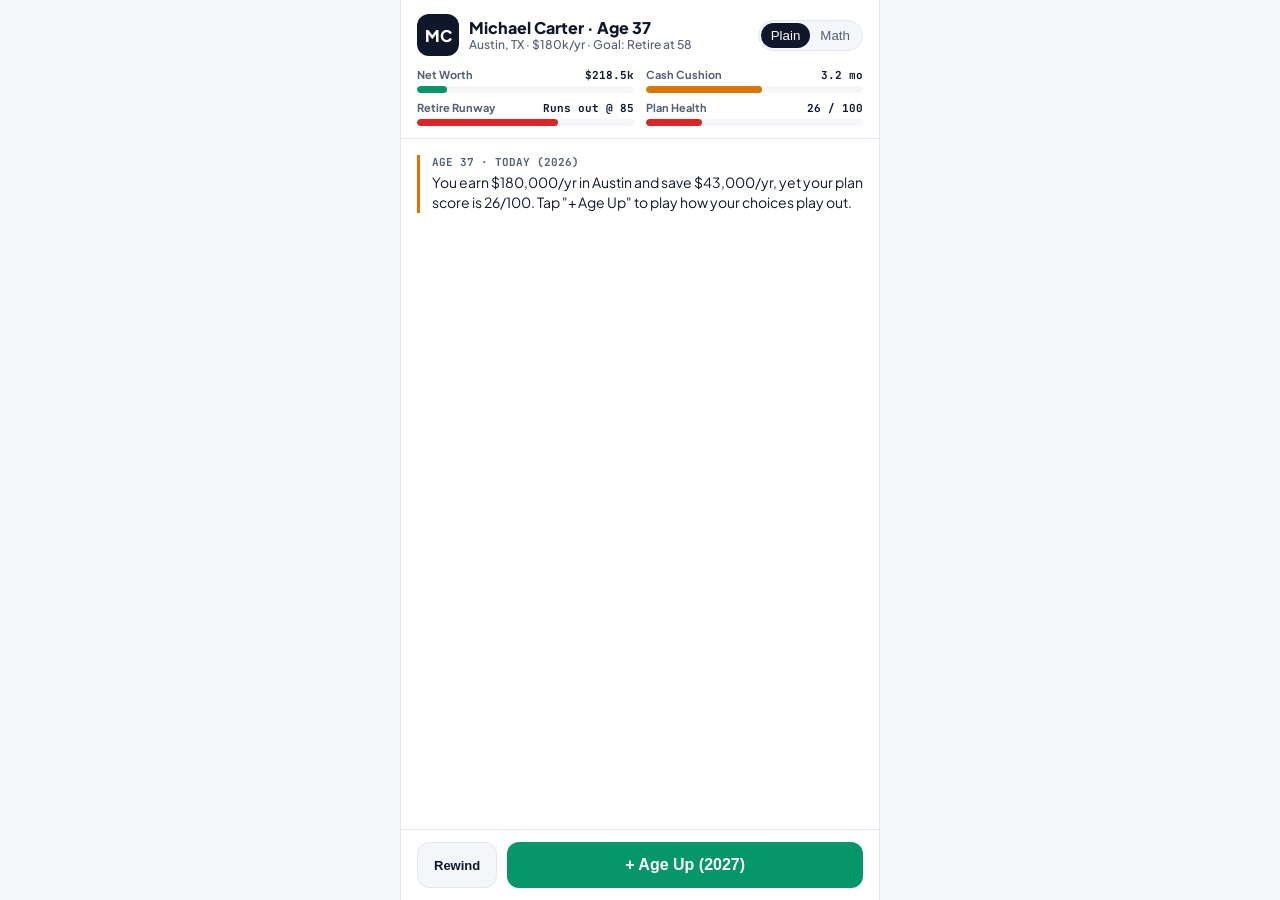
==== demo-bitlife/index.html @ 9051c86f "docs(bitlife): documentar propuesta Living Timeline y micro-demo inicial" ====
<!DOCTYPE html>
<html lang="en">
<head>
  <meta charset="UTF-8" />
  <meta name="viewport" content="width=device-width, initial-scale=1.0" />
  <title>Sherpas Life — Play Your Plan (Michael Carter Demo)</title>
  <link rel="preconnect" href="https://fonts.googleapis.com">
  <link rel="preconnect" href="https://fonts.gstatic.com" crossorigin>
  <link href="https://fonts.googleapis.com/css2?family=JetBrains+Mono:wght@500;700&family=Plus+Jakarta+Sans:wght@400;500;600;700;800&display=swap" rel="stylesheet">
  <style>
    :root {
      --bg: #F4F6F9;
      --surface: #FFFFFF;
      --ink: #0F172A;
      --muted: #526075;
      --line: #E2E8F0;
      --emerald: #059669;
      --emerald-dark: #047857;
      --emerald-soft: #ECFDF5;
      --amber: #D97706;
      --amber-soft: #FFFBEB;
      --crimson: #DC2626;
      --crimson-soft: #FEF2F2;
    }

    * { box-sizing: border-box; margin: 0; padding: 0; }

    body {
      font-family: 'Plus Jakarta Sans', -apple-system, BlinkMacSystemFont, sans-serif;
      background: var(--bg);
      color: var(--ink);
      min-height: 100dvh;
      display: flex;
      justify-content: center;
    }

    .phone-frame {
      width: 100%;
      max-width: 480px;
      min-height: 100dvh;
      background: var(--surface);
      display: flex;
      flex-direction: column;
      border-left: 1px solid var(--line);
      border-right: 1px solid var(--line);
    }

    /* Top HUD */
    .hud {
      position: sticky;
      top: 0;
      z-index: 20;
      background: var(--surface);
      border-bottom: 1px solid var(--line);
      padding: 14px 16px 12px;
    }

    .hud-top {
      display: flex;
      align-items: center;
      justify-content: space-between;
      gap: 10px;
      margin-bottom: 12px;
    }

    .identity {
      display: flex;
      align-items: center;
      gap: 10px;
    }

    .avatar {
      width: 42px;
      height: 42px;
      border-radius: 12px;
      background: var(--ink);
      color: #fff;
      font-weight: 800;
      font-size: 16px;
      display: grid;
      place-items: center;
      flex-shrink: 0;
    }

    .name { font-size: 16px; font-weight: 800; line-height: 1.2; }
    .sub { font-size: 12px; color: var(--muted); font-weight: 500; }

    .lens-toggle {
      display: flex;
      background: var(--bg);
      border: 1px solid var(--line);
      border-radius: 999px;
      padding: 2px;
      font-size: 11px;
      font-weight: 700;
    }

    .lens-btn {
      border: none;
      background: transparent;
      color: var(--muted);
      padding: 5px 10px;
      border-radius: 999px;
      cursor: pointer;
      transition: background .15s, color .15s;
    }

    .lens-btn.active {
      background: var(--ink);
      color: #fff;
    }

    /* 4 Life Bars */
    .bars {
      display: grid;
      grid-template-columns: 1fr 1fr;
      gap: 8px 12px;
    }

    .bar-item { display: flex; flex-direction: column; gap: 4px; }
    .bar-head {
      display: flex;
      justify-content: space-between;
      font-size: 11px;
      font-weight: 700;
      color: var(--muted);
    }
    .bar-val {
      font-family: 'JetBrains Mono', monospace;
      color: var(--ink);
      font-variant-numeric: tabular-nums;
    }
    .track {
      height: 7px;
      background: var(--bg);
      border-radius: 999px;
      overflow: hidden;
    }
    .fill {
      height: 100%;
      border-radius: 999px;
      transition: width .35s ease, background .25s ease;
    }

    /* Life Feed */
    .feed {
      flex: 1;
      padding: 16px;
      display: flex;
      flex-direction: column;
      gap: 12px;
      overflow-y: auto;
      padding-bottom: 110px;
    }

    .year-entry {
      border-left: 3px solid var(--line);
      padding-left: 12px;
      animation: popIn .22s ease-out;
    }
    .year-entry.good { border-left-color: var(--emerald); }
    .year-entry.warn { border-left-color: var(--amber); }
    .year-entry.crit { border-left-color: var(--crimson); }

    @keyframes popIn {
      from { opacity: 0; transform: translateY(6px); }
      to { opacity: 1; transform: translateY(0); }
    }

    .year-tag {
      font-family: 'JetBrains Mono', monospace;
      font-size: 11px;
      font-weight: 700;
      color: var(--muted);
      margin-bottom: 3px;
    }

    .year-text {
      font-size: 14px;
      line-height: 1.45;
      color: var(--ink);
    }

    .math-note {
      margin-top: 6px;
      padding: 7px 10px;
      background: var(--bg);
      border-radius: 8px;
      font-family: 'JetBrains Mono', monospace;
      font-size: 11.5px;
      color: var(--muted);
      display: none;
    }
    body.advisor-mode .math-note { display: block; }

    /* Interactive Decision Card */
    .decision-card {
      background: var(--surface);
      border: 2px solid var(--ink);
      border-radius: 14px;
      padding: 14px;
      margin-top: 4px;
      animation: popIn .25s ease-out;
    }

    .decision-title {
      font-size: 15px;
      font-weight: 800;
      margin-bottom: 6px;
    }

    .decision-desc {
      font-size: 13.5px;
      color: var(--muted);
      line-height: 1.45;
      margin-bottom: 12px;
    }

    .choices {
      display: flex;
      flex-direction: column;
      gap: 8px;
    }

    .choice-btn {
      text-align: left;
      background: var(--bg);
      border: 1.5px solid var(--line);
      border-radius: 10px;
      padding: 10px 12px;
      cursor: pointer;
      transition: border-color .15s, background .15s;
    }
    .choice-btn:hover {
      border-color: var(--ink);
      background: #EDF2F7;
    }
    .choice-label { font-size: 13.5px; font-weight: 700; color: var(--ink); display: block; }
    .choice-hint { font-size: 12px; color: var(--muted); margin-top: 2px; display: block; }

    /* Quest / Day 3-30 Card */
    .quest-card {
      background: var(--emerald-soft);
      border: 1.5px solid var(--emerald);
      border-radius: 14px;
      padding: 14px;
    }
    .quest-card h3 { font-size: 15px; font-weight: 800; color: var(--emerald-dark); margin-bottom: 6px; }
    .quest-card p { font-size: 13px; line-height: 1.45; color: var(--ink); margin-bottom: 10px; }
    .checkin-pills {
      display: flex;
      gap: 6px;
      flex-wrap: wrap;
    }
    .pill {
      font-size: 11px;
      font-weight: 700;
      background: #fff;
      border: 1px solid #A7F3D0;
      color: var(--emerald-dark);
      padding: 4px 8px;
      border-radius: 999px;
    }

    /* Bottom Controls */
    .controls {
      position: fixed;
      bottom: 0;
      width: 100%;
      max-width: 478px;
      background: var(--surface);
      border-top: 1px solid var(--line);
      padding: 12px 16px;
      display: flex;
      gap: 10px;
      z-index: 20;
    }

    .age-btn {
      flex: 1;
      background: var(--emerald);
      color: #fff;
      border: none;
      border-radius: 12px;
      padding: 14px;
      font-size: 16px;
      font-weight: 800;
      cursor: pointer;
      transition: background .15s, transform .1s;
    }
    .age-btn:hover:not(:disabled) { background: var(--emerald-dark); }
    .age-btn:active:not(:disabled) { transform: scale(0.98); }
    .age-btn:disabled { background: #CBD5E1; color: #64748B; cursor: not-allowed; }

    .reset-btn {
      background: var(--bg);
      color: var(--ink);
      border: 1px solid var(--line);
      border-radius: 12px;
      padding: 0 16px;
      font-size: 13px;
      font-weight: 700;
      cursor: pointer;
    }
    .reset-btn:hover { background: #E2E8F0; }
  </style>
</head>
<body>
  <main class="phone-frame">
    <header class="hud">
      <div class="hud-top">
        <div class="identity">
          <div class="avatar">MC</div>
          <div>
            <div class="name">Michael Carter <span id="hud-age">· Age 37</span></div>
            <div class="sub">Austin, TX · $180k/yr · Goal: Retire at 58</div>
          </div>
        </div>
        <div class="lens-toggle" role="group" aria-label="Explanation depth">
          <button class="lens-btn active" id="btn-plain" onclick="setLens(false)">Plain</button>
          <button class="lens-btn" id="btn-advisor" onclick="setLens(true)">Math</button>
        </div>
      </div>

      <div class="bars">
        <div class="bar-item">
          <div class="bar-head"><span>Net Worth</span><span class="bar-val" id="val-nw">$218.5k</span></div>
          <div class="track"><div class="fill" id="bar-nw" style="width:22%;background:var(--emerald)"></div></div>
        </div>
        <div class="bar-item">
          <div class="bar-head"><span>Cash Cushion</span><span class="bar-val" id="val-cash">3.2 mo</span></div>
          <div class="track"><div class="fill" id="bar-cash" style="width:53%;background:var(--amber)"></div></div>
        </div>
        <div class="bar-item">
          <div class="bar-head"><span>Retire Runway</span><span class="bar-val" id="val-retire">Runs out @ 85</span></div>
          <div class="track"><div class="fill" id="bar-retire" style="width:60%;background:var(--amber)"></div></div>
        </div>
        <div class="bar-item">
          <div class="bar-head"><span>Plan Health</span><span class="bar-val" id="val-score">26 / 100</span></div>
          <div class="track"><div class="fill" id="bar-score" style="width:26%;background:var(--crimson)"></div></div>
        </div>
      </div>
    </header>

    <section class="feed" id="feed"></section>

    <footer class="controls">
      <button class="reset-btn" onclick="resetGame()">Rewind</button>
      <button class="age-btn" id="age-btn" onclick="ageUp()">+ Age Up (2027)</button>
    </footer>
  </main>

  <script>
    let state;
    const feedEl = document.getElementById('feed');
    const ageBtn = document.getElementById('age-btn');

    function setLens(advisor) {
      document.body.classList.toggle('advisor-mode', advisor);
      document.getElementById('btn-plain').classList.toggle('active', !advisor);
      document.getElementById('btn-advisor').classList.toggle('active', advisor);
    }

    function updateHUD() {
      document.getElementById('hud-age').textContent = `· Age ${state.age}`;
      document.getElementById('val-nw').textContent = state.nw >= 1000 ? `$${(state.nw/1000).toFixed(2)}M` : `$${state.nw.toFixed(1)}k`;
      document.getElementById('bar-nw').style.width = `${Math.min(100, Math.max(5, (state.nw / 1600) * 100))}%`;

      document.getElementById('val-cash').textContent = `${state.cashMonths.toFixed(1)} mo`;
      const cashPct = Math.min(100, (state.cashMonths / 6) * 100);
      const cashBar = document.getElementById('bar-cash');
      cashBar.style.width = `${cashPct}%`;
      cashBar.style.background = state.cashMonths >= 5 ? 'var(--emerald)' : state.cashMonths >= 2 ? 'var(--amber)' : 'var(--crimson)';

      document.getElementById('val-retire').textContent = state.runsOutAt >= 91 ? 'Funded to 91' : `Runs out @ ${state.runsOutAt}`;
      const retBar = document.getElementById('bar-retire');
      retBar.style.width = `${state.runsOutAt >= 91 ? 100 : 65}%`;
      retBar.style.background = state.runsOutAt >= 91 ? 'var(--emerald)' : 'var(--crimson)';

      document.getElementById('val-score').textContent = `${state.score} / 100`;
      const scBar = document.getElementById('bar-score');
      scBar.style.width = `${state.score}%`;
      scBar.style.background = state.score >= 70 ? 'var(--emerald)' : state.score >= 45 ? 'var(--amber)' : 'var(--crimson)';
    }

    function addEntry(tag, text, math, tone = '') {
      const div = document.createElement('div');
      div.className = `year-entry ${tone}`;
      div.innerHTML = `
        <div class="year-tag">${tag}</div>
        <div class="year-text">${text}</div>
        ${math ? `<div class="math-note">${math}</div>` : ''}
      `;
      feedEl.appendChild(div);
      feedEl.scrollTop = feedEl.scrollHeight;
    }

    function showDecision(title, desc, options) {
      state.waitingChoice = true;
      ageBtn.disabled = true;
      ageBtn.textContent = 'Make a choice above';

      const card = document.createElement('div');
      card.className = 'decision-card';
      card.innerHTML = `<div class="decision-title">${title}</div><div class="decision-desc">${desc}</div><div class="choices"></div>`;
      const choicesEl = card.querySelector('.choices');

      options.forEach(opt => {
        const btn = document.createElement('button');
        btn.className = 'choice-btn';
        btn.innerHTML = `<span class="choice-label">${opt.label}</span><span class="choice-hint">${opt.hint}</span>`;
        btn.onclick = () => {
          card.remove();
          state.waitingChoice = false;
          ageBtn.disabled = false;
          opt.action();
          updateHUD();
        };
        choicesEl.appendChild(btn);
      });

      feedEl.appendChild(card);
      feedEl.scrollTop = feedEl.scrollHeight;
    }

    function showRealQuest() {
      const card = document.createElement('div');
      card.className = 'quest-card';
      card.innerHTML = `
        <h3>Real-Life Step 1 (3 min)</h3>
        <p>You just saw how one sequence changes your 50s and 80s. Your first real move today: <strong>pay off the $3,500 Amex (20% APR)</strong> from your $27,000 bank cash.</p>
        <div class="checkin-pills">
          <span class="pill">Day 3 Check-in: Card paid?</span>
          <span class="pill">Day 30: Boost 401(k) toward $24.5k</span>
        </div>
      `;
      feedEl.appendChild(card);
      feedEl.scrollTop = feedEl.scrollHeight;
    }

    function ageUp() {
      if (state.waitingChoice || state.done) return;
      state.step += 1;

      if (state.step === 1) {
        state.age = 38;
        state.year = 2027;
        showDecision(
          'January 2027 · The $550,000 Austin Home',
          'You have $30k accessible cash ($16.5k short of a 5-month reserve) and a $3,500 Amex at 20% APR. What do you do?',
          [
            {
              label: 'Buy the $550k house now (Current Plan)',
              hint: '$113,300 down + $9,464 closing costs · $3,015/mo mortgage (7%)',
              action: () => {
                state.boughtEarly = true;
                state.cashMonths = 0.0;
                state.nw = 228;
                addEntry(
                  'AGE 38 · 2027',
                  'You bought the house! Investable assets dropped from $178.7k to $81.2k and your cash reserve hit 0 months.',
                  'Mortgage $3,015/mo + $5,665/yr tax + $2,833/yr ins. Net cash flow: -$8,336/yr.',
                  'crit'
                );
                ageBtn.textContent = '+ Age Up (2028)';
              }
            },
            {
              label: 'Kill 20% Amex + max 401(k), delay house 2 yrs',
              hint: 'Save $1,800/yr in taxes + keep 5-month cash cushion intact',
              action: () => {
                state.boughtEarly = false;
                state.cashMonths = 5.4;
                state.nw = 272;
                state.score = 62;
                state.runsOutAt = 91;
                addEntry(
                  'AGE 38 · 2027',
                  'Smart sequence: you wiped out the $3,500 Amex (20% APR), captured full $24.5k 401(k) room, and kept renting at $2,800/mo.',
                  'Saved $700/yr interest + ~$1,800/yr tax shield. Cash reserve: 5.4 months.',
                  'good'
                );
                ageBtn.textContent = '+ Age Up (2028)';
              }
            }
          ]
        );
      } else if (state.step === 2) {
        state.age = 45;
        state.year = 2034;
        if (state.boughtEarly) {
          state.nw = 540;
          state.cashMonths = 2.1;
          addEntry(
            'AGE 45 · 2034',
            'Your income is strong, but tight cash flow and a $720k life-insurance gap keep your safety net fragile.',
            'Whole life cover: $180k vs $900k-$1.8M recommended. No $1M umbrella policy.',
            'warn'
          );
        } else {
          state.nw = 710;
          state.cashMonths = 6.0;
          state.score = 76;
          addEntry(
            'AGE 45 · 2034',
            'You bought your home with a full 6-month buffer and zero high-interest debt. Compounding is doing the heavy lifting.',
            'Savings rate >25% of $180k income; emergency reserve fully funded ($55.8k).',
            'good'
          );
        }
        ageBtn.textContent = '+ Age Up (Age 58 · Target Retire)';
      } else if (state.step === 3) {
        state.age = 58;
        state.year = 2047;
        if (state.boughtEarly) {
          state.nw = 1535;
          addEntry(
            'AGE 58 · RETIREMENT DAY',
            'You reached $1.54M net worth ($1.07M liquid) and retired at 58. Looks great—let’s see if it lasts.',
            'Social Security covers 34% of $89,649/yr need; portfolio draw is 5.6%/yr.',
            'warn'
          );
        } else {
          state.nw = 1980;
          state.score = 84;
          addEntry(
            'AGE 58 · RETIREMENT DAY',
            'You hit $1.98M net worth and retired at 58 with room to spare.',
            'Lower draw rate + zero consumer debt keeps portfolio resilient through age 91.',
            'good'
          );
        }
        ageBtn.textContent = '+ Age Up (See Ending)';
      } else if (state.step === 4) {
        state.done = true;
        if (state.boughtEarly) {
          state.age = 85;
          state.nw = 0;
          addEntry(
            'AGE 85 · SHORTFALL',
            'Your savings ran out 6 years before age 91, leaving $32,439 of planned spending unpaid. Rewind to 2027 to test another sequence.',
            'Plan shortfall at retirement: $1,177,586 in today’s dollars (+$20,231/yr needed).',
            'crit'
          );
        } else {
          state.age = 91;
          state.nw = 620;
          addEntry(
            'AGE 91 · PLAN COMPLETE',
            'You stayed funded all the way to 91 without giving up your retirement at 58.',
            'Sequence impact: fixing cash flow & high-APR debt early closed the $1.18M gap.',
            'good'
          );
        }
        ageBtn.disabled = true;
        ageBtn.textContent = 'Timeline Complete';
        showRealQuest();
      }
      updateHUD();
    }

    function resetGame() {
      state = {
        age: 37,
        year: 2026,
        nw: 218.5,
        cashMonths: 3.2,
        runsOutAt: 85,
        score: 26,
        step: 0,
        boughtEarly: true,
        waitingChoice: false,
        done: false
      };
      feedEl.innerHTML = '';
      ageBtn.disabled = false;
      ageBtn.textContent = '+ Age Up (2027)';
      addEntry(
        'AGE 37 · TODAY (2026)',
        'You earn $180,000/yr in Austin and save $43,000/yr, yet your plan score is 26/100. Tap "+ Age Up" to play how your choices play out.',
        'Assets $247k · Debts $28.5k (incl. $3.5k Amex @ 20%) · Cash $30k (3.2 mo).',
        'warn'
      );
      updateHUD();
    }

    resetGame();
  </script>
</body>
</html>
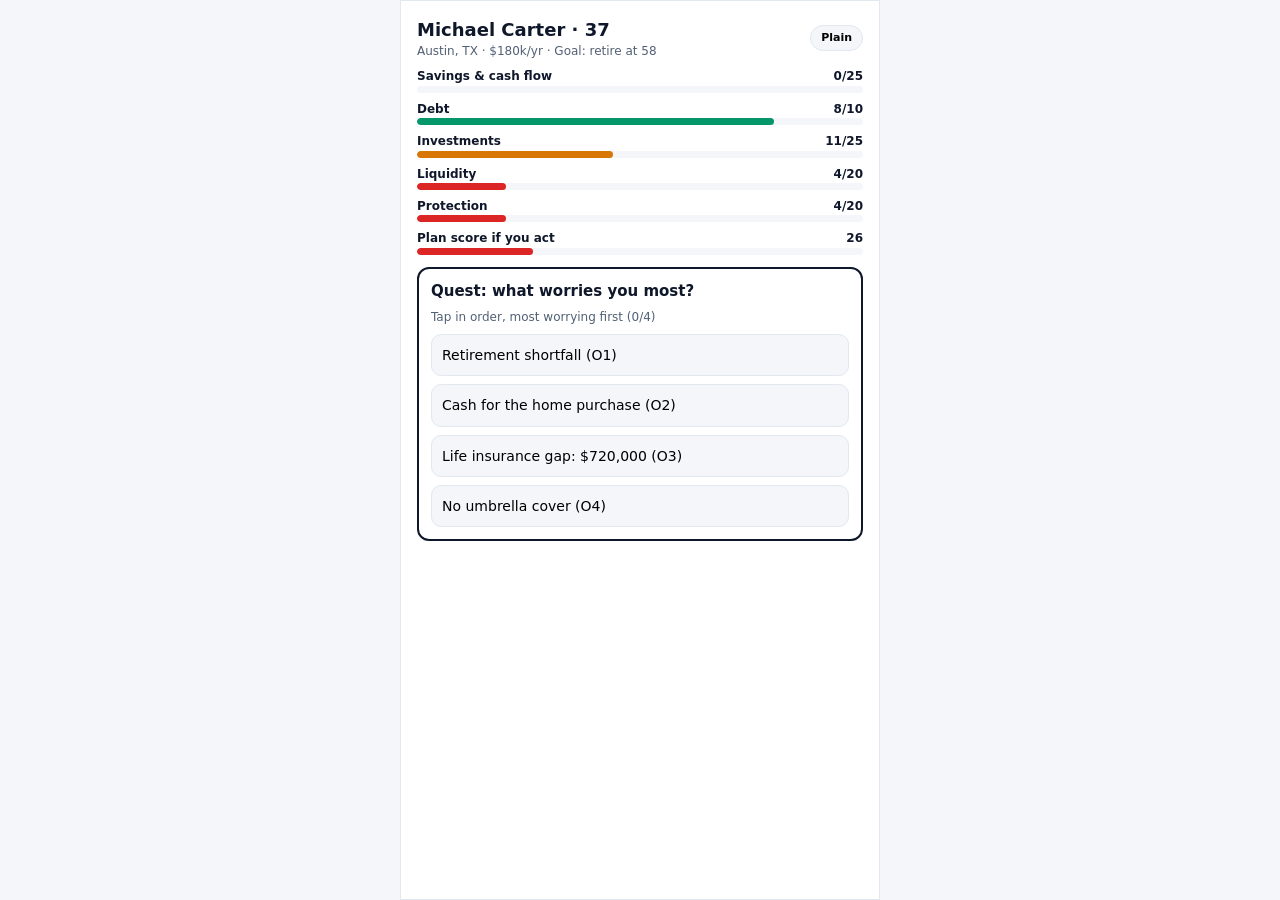
==== commit b1b678b9: "docs(bitlife): document simulated branching timeline, couples voting, and Run IRL with notifications" ====
--- a/demo-bitlife/index.html
+++ b/demo-bitlife/index.html
@@ -1,590 +1,102 @@
 <!DOCTYPE html>
-<html lang="en">
-<head>
-  <meta charset="UTF-8" />
-  <meta name="viewport" content="width=device-width, initial-scale=1.0" />
-  <title>Sherpas Life — Play Your Plan (Michael Carter Demo)</title>
-  <link rel="preconnect" href="https://fonts.googleapis.com">
-  <link rel="preconnect" href="https://fonts.gstatic.com" crossorigin>
-  <link href="https://fonts.googleapis.com/css2?family=JetBrains+Mono:wght@500;700&family=Plus+Jakarta+Sans:wght@400;500;600;700;800&display=swap" rel="stylesheet">
-  <style>
-    :root {
-      --bg: #F4F6F9;
-      --surface: #FFFFFF;
-      --ink: #0F172A;
-      --muted: #526075;
-      --line: #E2E8F0;
-      --emerald: #059669;
-      --emerald-dark: #047857;
-      --emerald-soft: #ECFDF5;
-      --amber: #D97706;
-      --amber-soft: #FFFBEB;
-      --crimson: #DC2626;
-      --crimson-soft: #FEF2F2;
-    }
+<html lang="en"><head><meta charset="UTF-8"><meta name="viewport" content="width=device-width,initial-scale=1">
+<title>Sherpas Life — mini demo (Michael Carter)</title>
+<style>
+:root{--bg:#F4F6F9;--ink:#0F172A;--mut:#526075;--line:#E2E8F0;--g:#059669;--a:#D97706;--r:#DC2626}
+*{box-sizing:border-box;margin:0;padding:0}
+body{font:14px/1.45 system-ui,sans-serif;background:var(--bg);color:var(--ink);display:flex;justify-content:center}
+main{width:100%;max-width:480px;min-height:100dvh;background:#fff;padding:16px;border:1px solid var(--line)}
+h1{font-size:18px}h2{font-size:15px;margin-bottom:6px}.sub{color:var(--mut);font-size:12px}
+.bar{margin:8px 0}.bar b{display:flex;justify-content:space-between;font-size:12px}
+.t{height:7px;background:var(--bg);border-radius:9px;overflow:hidden}.f{height:100%;border-radius:9px}
+.card{border:2px solid var(--ink);border-radius:12px;padding:12px;margin:12px 0}
+button{display:block;width:100%;text-align:left;border:1.5px solid var(--line);background:var(--bg);border-radius:10px;padding:10px;margin-top:8px;font:inherit;cursor:pointer}
+button:hover{border-color:var(--ink)}button small{display:block;color:var(--mut);font-size:12px}
+.go{background:var(--g);color:#fff;text-align:center;font-weight:700;border:0}
+.rail{position:relative;margin:14px 0;padding-left:14px;border-left:3px solid var(--g)}
+.node{margin:0 0 10px;cursor:pointer}.node.off{opacity:.45}
+.node i{font:700 11px monospace;color:var(--mut);font-style:normal;display:block}
+.branch{margin:6px 0 10px 18px;padding:8px 10px;border-left:3px dashed var(--r);background:#FEF2F2;border-radius:0 8px 8px 0;font-size:13px}
+.ok{background:#ECFDF5;border:1.5px solid var(--g);border-radius:12px;padding:12px;margin-top:12px}
+.math{display:none;font:11.5px monospace;color:var(--mut);margin-top:4px}.m .math{display:block}
+.tabs{display:flex;gap:6px;margin-top:12px}.tabs button{margin:0;text-align:center;font-weight:700;font-size:12px}.tabs .on{background:var(--ink);color:#fff}.chk{display:flex;gap:8px;align-items:center;margin-top:8px}.chk input{width:18px;height:18px}
+.tog{width:auto;display:inline-block;padding:4px 10px;border-radius:99px;text-align:center;font-size:11px;float:right}
+</style></head><body><main id="app"></main>
+<script>
+// All numbers come from cases/michael-carter (financial-health.json, persona.md). Nothing invented.
+const pillars=[["Savings & cash flow",0,25],["Debt",8,10],["Investments",11,25],["Liquidity",4,20],["Protection",4,20]];
+const fears=["Retirement shortfall (O1)","Cash for the home purchase (O2)","Life insurance gap: $720,000 (O3)","No umbrella cover (O4)"];
+const nodes=[
+ {y:2026,age:37,t:"Today · first move",q:"Sherpas' low-effort moves. Which do you do first?",
+  opts:[["Add $1M umbrella cover","score 26 → 31",31,1],["Raise growth allocation 74% → 88%","score 26 → 31 · ~$19,900 moved",31,1],["Keep everything as is","score stays 26",26,0]],
+  math:"top_moves[0], top_moves[2]"},
+ {y:2027,age:38,t:"Home purchase (plan event)",event:1,q:"Your plan buys the $550,000 home in January 2027. Investable assets go $178,717 → $81,172 and cash covers 0 months afterwards.",
+  opts:[["Buy as planned","$113,300 down · $3,015/mo",null],["Ask my advisor to model a delay","Not scored: Sherpas has no calculated alternative → goes to Advisor Brief",null]],
+  math:"yearly 2026→2027; persona O2/T1"},
+ {y:2047,age:58,t:"Retire at 58",q:"Savings must cover ~$59,613/yr (5.6% average draw). How do you retire?",
+  opts:[["Cut withdrawals to $10,300/yr","score 26 → 62 (biggest published lift)",62,1],["Keep the 5.6% draw","score stays 26",26,0]],
+  math:"top_moves[1] · retirementGap $1,177,586"}
+];
+let S;
+function reset(){S={step:-1,fear:[],score:26,done:[],math:false,tab:'act',sel:null,checks:[false,false,false]};render()}
+const bar=(l,v,m,c)=>`<div class=bar><b><span>${l}</span><span>${v}</span></b><div class=t><div class=f style="width:${m}%;background:${c}"></div></div></div>`;
+const col=p=>p>=70?'var(--g)':p>=40?'var(--a)':'var(--r)';
+function hud(){return `<h1>Michael Carter · 37 <button class=tog onclick="S.math=!S.math;render()">${S.math?'Math':'Plain'}</button></h1>
+<div class=sub>Austin, TX · $180k/yr · Goal: retire at 58</div>`+pillars.map(p=>bar(p[0],p[1]+'/'+p[2],p[1]/p[2]*100,col(p[1]/p[2]*100))).join('')+bar('Plan score if you act',S.score,S.score,col(S.score))}
+function render(){
+ let h=`<div class="${S.math?'m':''}">`+hud();
+ if(S.step<0){
+  h+=`<div class=card><h2>Quest: what worries you most?</h2><div class=sub>Tap in order, most worrying first (${S.fear.length}/4)</div>`+
+   fears.map((f,i)=>S.fear.includes(i)?'':`<button onclick="S.fear.push(${i});if(S.fear.length==3)S.fear.push([0,1,2,3].find(x=>!S.fear.includes(x)));if(S.fear.length==4)S.step=0;render()">${f}</button>`).join('')+`</div>`;
+ }else{
+  const fin=S.done.length==nodes.length;
+  const rail=tl(fin);
+  const n=nodes[S.step];
+  if(!fin){h+=rail;
+   if(n&&S.done.length==S.step)h+=`<div class=card><i class=sub>${n.y} · age ${n.age}</i><h2>${n.t}</h2><div>${n.q}</div><div class=math>Source: ${n.math}</div>`+n.opts.map((o,i)=>`<button onclick="pick(${i})">${o[0]}<small>${o[1]}</small></button>`).join('')+`</div>`;
+  }else{
+   h+=`<div class=tabs>`+[['act','Action'],['plan','My plan'],['brief','Advisor Brief']].map(t=>`<button class="${S.tab==t[0]?'on':''}" onclick="S.tab='${t[0]}';render()">${t[1]}</button>`).join('')+`</div>`;
+   if(S.tab=='act'){
+    const c=S.checks;
+    h+=`<div class=ok><h2>Step 1 · today (3 min)</h2>Pay off the $3,500 Amex (20% APR) from your $27,000 bank cash.
+    <label class=chk><input type=checkbox ${c[0]?'checked':''} onchange="S.checks[0]=this.checked;render()"> Done</label>
+    <h2 style="margin-top:12px">Day 3 check-in</h2><label class=chk><input type=checkbox ${c[1]?'checked':''} onchange="S.checks[1]=this.checked;render()"> Card balance is $0</label>
+    <h2 style="margin-top:12px">Day 30 check-in</h2><label class=chk><input type=checkbox ${c[2]?'checked':''} onchange="S.checks[2]=this.checked;render()"> Raised 401(k) deferral above $17,000 (limit $24,500)</label>
+    <div class=sub style="margin-top:8px">${c.filter(x=>x).length}/3 done · self-reported</div></div>`;
+   }else if(S.tab=='plan'){
+    const Y=[[2026,178717],[2032,279056],[2038,763133],[2044,1550861],[2050,1823675],[2056,1125478],[2062,717522],[2068,316843],[2074,3288],[2080,-160752]];
+    const mx=1823675,mn=-160752,pt=Y.map((p,i)=>`${10+i*31},${90-(p[1]-mn)/(mx-mn)*80}`).join(' ');
+    h+=`<div class=card><h2>Investable assets (yearly, today's plan)</h2><svg viewBox="0 0 300 100" width=100%><line x1=0 x2=300 y1=${90-(0-mn)/(mx-mn)*80} y2=${90-(0-mn)/(mx-mn)*80} stroke="#DC2626" stroke-dasharray="3"/><polyline fill=none stroke="#059669" stroke-width=2 points="${pt}"/></svg>
+    <div class=sub>2026 $178,717 · peak 2050 $1,823,675 · 2075 −$38,276</div></div>`+rail+`<div class=math>Source: projections.yearly</div>`;
+   }else{
+    const q=S.done.some(d=>d.c[0].startsWith('Ask'));
+    h+=`<div class=ok><h2>For your advisor</h2><div>• Your top worry: ${fears[S.fear[0]]}</div>${q?'<div>• Model delaying the 2027 house (not calculated by Sherpas)</div>':''}${S.done.filter(d=>d.bad).map(d=>`<div>• You skipped: ${d.n.t}</div>`).join('')}<div class=sub style="margin-top:6px">Single client: no partner comparison.</div></div>`;
+   }
+   h+=`<button class=go style="margin-top:12px" onclick="reset()">Rewind (replay run)</button>`;
+  }
+ }
+ document.getElementById('app').innerHTML=h+'</div>';
+}
 
-    * { box-sizing: border-box; margin: 0; padding: 0; }
-
-    body {
-      font-family: 'Plus Jakarta Sans', -apple-system, BlinkMacSystemFont, sans-serif;
-      background: var(--bg);
-      color: var(--ink);
-      min-height: 100dvh;
-      display: flex;
-      justify-content: center;
-    }
-
-    .phone-frame {
-      width: 100%;
-      max-width: 480px;
-      min-height: 100dvh;
-      background: var(--surface);
-      display: flex;
-      flex-direction: column;
-      border-left: 1px solid var(--line);
-      border-right: 1px solid var(--line);
-    }
-
-    /* Top HUD */
-    .hud {
-      position: sticky;
-      top: 0;
-      z-index: 20;
-      background: var(--surface);
-      border-bottom: 1px solid var(--line);
-      padding: 14px 16px 12px;
-    }
-
-    .hud-top {
-      display: flex;
-      align-items: center;
-      justify-content: space-between;
-      gap: 10px;
-      margin-bottom: 12px;
-    }
-
-    .identity {
-      display: flex;
-      align-items: center;
-      gap: 10px;
-    }
-
-    .avatar {
-      width: 42px;
-      height: 42px;
-      border-radius: 12px;
-      background: var(--ink);
-      color: #fff;
-      font-weight: 800;
-      font-size: 16px;
-      display: grid;
-      place-items: center;
-      flex-shrink: 0;
-    }
-
-    .name { font-size: 16px; font-weight: 800; line-height: 1.2; }
-    .sub { font-size: 12px; color: var(--muted); font-weight: 500; }
-
-    .lens-toggle {
-      display: flex;
-      background: var(--bg);
-      border: 1px solid var(--line);
-      border-radius: 999px;
-      padding: 2px;
-      font-size: 11px;
-      font-weight: 700;
-    }
-
-    .lens-btn {
-      border: none;
-      background: transparent;
-      color: var(--muted);
-      padding: 5px 10px;
-      border-radius: 999px;
-      cursor: pointer;
-      transition: background .15s, color .15s;
-    }
-
-    .lens-btn.active {
-      background: var(--ink);
-      color: #fff;
-    }
-
-    /* 4 Life Bars */
-    .bars {
-      display: grid;
-      grid-template-columns: 1fr 1fr;
-      gap: 8px 12px;
-    }
-
-    .bar-item { display: flex; flex-direction: column; gap: 4px; }
-    .bar-head {
-      display: flex;
-      justify-content: space-between;
-      font-size: 11px;
-      font-weight: 700;
-      color: var(--muted);
-    }
-    .bar-val {
-      font-family: 'JetBrains Mono', monospace;
-      color: var(--ink);
-      font-variant-numeric: tabular-nums;
-    }
-    .track {
-      height: 7px;
-      background: var(--bg);
-      border-radius: 999px;
-      overflow: hidden;
-    }
-    .fill {
-      height: 100%;
-      border-radius: 999px;
-      transition: width .35s ease, background .25s ease;
-    }
-
-    /* Life Feed */
-    .feed {
-      flex: 1;
-      padding: 16px;
-      display: flex;
-      flex-direction: column;
-      gap: 12px;
-      overflow-y: auto;
-      padding-bottom: 110px;
-    }
-
-    .year-entry {
-      border-left: 3px solid var(--line);
-      padding-left: 12px;
-      animation: popIn .22s ease-out;
-    }
-    .year-entry.good { border-left-color: var(--emerald); }
-    .year-entry.warn { border-left-color: var(--amber); }
-    .year-entry.crit { border-left-color: var(--crimson); }
-
-    @keyframes popIn {
-      from { opacity: 0; transform: translateY(6px); }
-      to { opacity: 1; transform: translateY(0); }
-    }
-
-    .year-tag {
-      font-family: 'JetBrains Mono', monospace;
-      font-size: 11px;
-      font-weight: 700;
-      color: var(--muted);
-      margin-bottom: 3px;
-    }
-
-    .year-text {
-      font-size: 14px;
-      line-height: 1.45;
-      color: var(--ink);
-    }
-
-    .math-note {
-      margin-top: 6px;
-      padding: 7px 10px;
-      background: var(--bg);
-      border-radius: 8px;
-      font-family: 'JetBrains Mono', monospace;
-      font-size: 11.5px;
-      color: var(--muted);
-      display: none;
-    }
-    body.advisor-mode .math-note { display: block; }
-
-    /* Interactive Decision Card */
-    .decision-card {
-      background: var(--surface);
-      border: 2px solid var(--ink);
-      border-radius: 14px;
-      padding: 14px;
-      margin-top: 4px;
-      animation: popIn .25s ease-out;
-    }
-
-    .decision-title {
-      font-size: 15px;
-      font-weight: 800;
-      margin-bottom: 6px;
-    }
-
-    .decision-desc {
-      font-size: 13.5px;
-      color: var(--muted);
-      line-height: 1.45;
-      margin-bottom: 12px;
-    }
-
-    .choices {
-      display: flex;
-      flex-direction: column;
-      gap: 8px;
-    }
-
-    .choice-btn {
-      text-align: left;
-      background: var(--bg);
-      border: 1.5px solid var(--line);
-      border-radius: 10px;
-      padding: 10px 12px;
-      cursor: pointer;
-      transition: border-color .15s, background .15s;
-    }
-    .choice-btn:hover {
-      border-color: var(--ink);
-      background: #EDF2F7;
-    }
-    .choice-label { font-size: 13.5px; font-weight: 700; color: var(--ink); display: block; }
-    .choice-hint { font-size: 12px; color: var(--muted); margin-top: 2px; display: block; }
-
-    /* Quest / Day 3-30 Card */
-    .quest-card {
-      background: var(--emerald-soft);
-      border: 1.5px solid var(--emerald);
-      border-radius: 14px;
-      padding: 14px;
-    }
-    .quest-card h3 { font-size: 15px; font-weight: 800; color: var(--emerald-dark); margin-bottom: 6px; }
-    .quest-card p { font-size: 13px; line-height: 1.45; color: var(--ink); margin-bottom: 10px; }
-    .checkin-pills {
-      display: flex;
-      gap: 6px;
-      flex-wrap: wrap;
-    }
-    .pill {
-      font-size: 11px;
-      font-weight: 700;
-      background: #fff;
-      border: 1px solid #A7F3D0;
-      color: var(--emerald-dark);
-      padding: 4px 8px;
-      border-radius: 999px;
-    }
-
-    /* Bottom Controls */
-    .controls {
-      position: fixed;
-      bottom: 0;
-      width: 100%;
-      max-width: 478px;
-      background: var(--surface);
-      border-top: 1px solid var(--line);
-      padding: 12px 16px;
-      display: flex;
-      gap: 10px;
-      z-index: 20;
-    }
-
-    .age-btn {
-      flex: 1;
-      background: var(--emerald);
-      color: #fff;
-      border: none;
-      border-radius: 12px;
-      padding: 14px;
-      font-size: 16px;
-      font-weight: 800;
-      cursor: pointer;
-      transition: background .15s, transform .1s;
-    }
-    .age-btn:hover:not(:disabled) { background: var(--emerald-dark); }
-    .age-btn:active:not(:disabled) { transform: scale(0.98); }
-    .age-btn:disabled { background: #CBD5E1; color: #64748B; cursor: not-allowed; }
-
-    .reset-btn {
-      background: var(--bg);
-      color: var(--ink);
-      border: 1px solid var(--line);
-      border-radius: 12px;
-      padding: 0 16px;
-      font-size: 13px;
-      font-weight: 700;
-      cursor: pointer;
-    }
-    .reset-btn:hover { background: #E2E8F0; }
-  </style>
-</head>
-<body>
-  <main class="phone-frame">
-    <header class="hud">
-      <div class="hud-top">
-        <div class="identity">
-          <div class="avatar">MC</div>
-          <div>
-            <div class="name">Michael Carter <span id="hud-age">· Age 37</span></div>
-            <div class="sub">Austin, TX · $180k/yr · Goal: Retire at 58</div>
-          </div>
-        </div>
-        <div class="lens-toggle" role="group" aria-label="Explanation depth">
-          <button class="lens-btn active" id="btn-plain" onclick="setLens(false)">Plain</button>
-          <button class="lens-btn" id="btn-advisor" onclick="setLens(true)">Math</button>
-        </div>
-      </div>
-
-      <div class="bars">
-        <div class="bar-item">
-          <div class="bar-head"><span>Net Worth</span><span class="bar-val" id="val-nw">$218.5k</span></div>
-          <div class="track"><div class="fill" id="bar-nw" style="width:22%;background:var(--emerald)"></div></div>
-        </div>
-        <div class="bar-item">
-          <div class="bar-head"><span>Cash Cushion</span><span class="bar-val" id="val-cash">3.2 mo</span></div>
-          <div class="track"><div class="fill" id="bar-cash" style="width:53%;background:var(--amber)"></div></div>
-        </div>
-        <div class="bar-item">
-          <div class="bar-head"><span>Retire Runway</span><span class="bar-val" id="val-retire">Runs out @ 85</span></div>
-          <div class="track"><div class="fill" id="bar-retire" style="width:60%;background:var(--amber)"></div></div>
-        </div>
-        <div class="bar-item">
-          <div class="bar-head"><span>Plan Health</span><span class="bar-val" id="val-score">26 / 100</span></div>
-          <div class="track"><div class="fill" id="bar-score" style="width:26%;background:var(--crimson)"></div></div>
-        </div>
-      </div>
-    </header>
-
-    <section class="feed" id="feed"></section>
-
-    <footer class="controls">
-      <button class="reset-btn" onclick="resetGame()">Rewind</button>
-      <button class="age-btn" id="age-btn" onclick="ageUp()">+ Age Up (2027)</button>
-    </footer>
-  </main>
-
-  <script>
-    let state;
-    const feedEl = document.getElementById('feed');
-    const ageBtn = document.getElementById('age-btn');
-
-    function setLens(advisor) {
-      document.body.classList.toggle('advisor-mode', advisor);
-      document.getElementById('btn-plain').classList.toggle('active', !advisor);
-      document.getElementById('btn-advisor').classList.toggle('active', advisor);
-    }
-
-    function updateHUD() {
-      document.getElementById('hud-age').textContent = `· Age ${state.age}`;
-      document.getElementById('val-nw').textContent = state.nw >= 1000 ? `$${(state.nw/1000).toFixed(2)}M` : `$${state.nw.toFixed(1)}k`;
-      document.getElementById('bar-nw').style.width = `${Math.min(100, Math.max(5, (state.nw / 1600) * 100))}%`;
-
-      document.getElementById('val-cash').textContent = `${state.cashMonths.toFixed(1)} mo`;
-      const cashPct = Math.min(100, (state.cashMonths / 6) * 100);
-      const cashBar = document.getElementById('bar-cash');
-      cashBar.style.width = `${cashPct}%`;
-      cashBar.style.background = state.cashMonths >= 5 ? 'var(--emerald)' : state.cashMonths >= 2 ? 'var(--amber)' : 'var(--crimson)';
-
-      document.getElementById('val-retire').textContent = state.runsOutAt >= 91 ? 'Funded to 91' : `Runs out @ ${state.runsOutAt}`;
-      const retBar = document.getElementById('bar-retire');
-      retBar.style.width = `${state.runsOutAt >= 91 ? 100 : 65}%`;
-      retBar.style.background = state.runsOutAt >= 91 ? 'var(--emerald)' : 'var(--crimson)';
-
-      document.getElementById('val-score').textContent = `${state.score} / 100`;
-      const scBar = document.getElementById('bar-score');
-      scBar.style.width = `${state.score}%`;
-      scBar.style.background = state.score >= 70 ? 'var(--emerald)' : state.score >= 45 ? 'var(--amber)' : 'var(--crimson)';
-    }
-
-    function addEntry(tag, text, math, tone = '') {
-      const div = document.createElement('div');
-      div.className = `year-entry ${tone}`;
-      div.innerHTML = `
-        <div class="year-tag">${tag}</div>
-        <div class="year-text">${text}</div>
-        ${math ? `<div class="math-note">${math}</div>` : ''}
-      `;
-      feedEl.appendChild(div);
-      feedEl.scrollTop = feedEl.scrollHeight;
-    }
-
-    function showDecision(title, desc, options) {
-      state.waitingChoice = true;
-      ageBtn.disabled = true;
-      ageBtn.textContent = 'Make a choice above';
-
-      const card = document.createElement('div');
-      card.className = 'decision-card';
-      card.innerHTML = `<div class="decision-title">${title}</div><div class="decision-desc">${desc}</div><div class="choices"></div>`;
-      const choicesEl = card.querySelector('.choices');
-
-      options.forEach(opt => {
-        const btn = document.createElement('button');
-        btn.className = 'choice-btn';
-        btn.innerHTML = `<span class="choice-label">${opt.label}</span><span class="choice-hint">${opt.hint}</span>`;
-        btn.onclick = () => {
-          card.remove();
-          state.waitingChoice = false;
-          ageBtn.disabled = false;
-          opt.action();
-          updateHUD();
-        };
-        choicesEl.appendChild(btn);
-      });
-
-      feedEl.appendChild(card);
-      feedEl.scrollTop = feedEl.scrollHeight;
-    }
-
-    function showRealQuest() {
-      const card = document.createElement('div');
-      card.className = 'quest-card';
-      card.innerHTML = `
-        <h3>Real-Life Step 1 (3 min)</h3>
-        <p>You just saw how one sequence changes your 50s and 80s. Your first real move today: <strong>pay off the $3,500 Amex (20% APR)</strong> from your $27,000 bank cash.</p>
-        <div class="checkin-pills">
-          <span class="pill">Day 3 Check-in: Card paid?</span>
-          <span class="pill">Day 30: Boost 401(k) toward $24.5k</span>
-        </div>
-      `;
-      feedEl.appendChild(card);
-      feedEl.scrollTop = feedEl.scrollHeight;
-    }
-
-    function ageUp() {
-      if (state.waitingChoice || state.done) return;
-      state.step += 1;
-
-      if (state.step === 1) {
-        state.age = 38;
-        state.year = 2027;
-        showDecision(
-          'January 2027 · The $550,000 Austin Home',
-          'You have $30k accessible cash ($16.5k short of a 5-month reserve) and a $3,500 Amex at 20% APR. What do you do?',
-          [
-            {
-              label: 'Buy the $550k house now (Current Plan)',
-              hint: '$113,300 down + $9,464 closing costs · $3,015/mo mortgage (7%)',
-              action: () => {
-                state.boughtEarly = true;
-                state.cashMonths = 0.0;
-                state.nw = 228;
-                addEntry(
-                  'AGE 38 · 2027',
-                  'You bought the house! Investable assets dropped from $178.7k to $81.2k and your cash reserve hit 0 months.',
-                  'Mortgage $3,015/mo + $5,665/yr tax + $2,833/yr ins. Net cash flow: -$8,336/yr.',
-                  'crit'
-                );
-                ageBtn.textContent = '+ Age Up (2028)';
-              }
-            },
-            {
-              label: 'Kill 20% Amex + max 401(k), delay house 2 yrs',
-              hint: 'Save $1,800/yr in taxes + keep 5-month cash cushion intact',
-              action: () => {
-                state.boughtEarly = false;
-                state.cashMonths = 5.4;
-                state.nw = 272;
-                state.score = 62;
-                state.runsOutAt = 91;
-                addEntry(
-                  'AGE 38 · 2027',
-                  'Smart sequence: you wiped out the $3,500 Amex (20% APR), captured full $24.5k 401(k) room, and kept renting at $2,800/mo.',
-                  'Saved $700/yr interest + ~$1,800/yr tax shield. Cash reserve: 5.4 months.',
-                  'good'
-                );
-                ageBtn.textContent = '+ Age Up (2028)';
-              }
-            }
-          ]
-        );
-      } else if (state.step === 2) {
-        state.age = 45;
-        state.year = 2034;
-        if (state.boughtEarly) {
-          state.nw = 540;
-          state.cashMonths = 2.1;
-          addEntry(
-            'AGE 45 · 2034',
-            'Your income is strong, but tight cash flow and a $720k life-insurance gap keep your safety net fragile.',
-            'Whole life cover: $180k vs $900k-$1.8M recommended. No $1M umbrella policy.',
-            'warn'
-          );
-        } else {
-          state.nw = 710;
-          state.cashMonths = 6.0;
-          state.score = 76;
-          addEntry(
-            'AGE 45 · 2034',
-            'You bought your home with a full 6-month buffer and zero high-interest debt. Compounding is doing the heavy lifting.',
-            'Savings rate >25% of $180k income; emergency reserve fully funded ($55.8k).',
-            'good'
-          );
-        }
-        ageBtn.textContent = '+ Age Up (Age 58 · Target Retire)';
-      } else if (state.step === 3) {
-        state.age = 58;
-        state.year = 2047;
-        if (state.boughtEarly) {
-          state.nw = 1535;
-          addEntry(
-            'AGE 58 · RETIREMENT DAY',
-            'You reached $1.54M net worth ($1.07M liquid) and retired at 58. Looks great—let’s see if it lasts.',
-            'Social Security covers 34% of $89,649/yr need; portfolio draw is 5.6%/yr.',
-            'warn'
-          );
-        } else {
-          state.nw = 1980;
-          state.score = 84;
-          addEntry(
-            'AGE 58 · RETIREMENT DAY',
-            'You hit $1.98M net worth and retired at 58 with room to spare.',
-            'Lower draw rate + zero consumer debt keeps portfolio resilient through age 91.',
-            'good'
-          );
-        }
-        ageBtn.textContent = '+ Age Up (See Ending)';
-      } else if (state.step === 4) {
-        state.done = true;
-        if (state.boughtEarly) {
-          state.age = 85;
-          state.nw = 0;
-          addEntry(
-            'AGE 85 · SHORTFALL',
-            'Your savings ran out 6 years before age 91, leaving $32,439 of planned spending unpaid. Rewind to 2027 to test another sequence.',
-            'Plan shortfall at retirement: $1,177,586 in today’s dollars (+$20,231/yr needed).',
-            'crit'
-          );
-        } else {
-          state.age = 91;
-          state.nw = 620;
-          addEntry(
-            'AGE 91 · PLAN COMPLETE',
-            'You stayed funded all the way to 91 without giving up your retirement at 58.',
-            'Sequence impact: fixing cash flow & high-APR debt early closed the $1.18M gap.',
-            'good'
-          );
-        }
-        ageBtn.disabled = true;
-        ageBtn.textContent = 'Timeline Complete';
-        showRealQuest();
-      }
-      updateHUD();
-    }
-
-    function resetGame() {
-      state = {
-        age: 37,
-        year: 2026,
-        nw: 218.5,
-        cashMonths: 3.2,
-        runsOutAt: 85,
-        score: 26,
-        step: 0,
-        boughtEarly: true,
-        waitingChoice: false,
-        done: false
-      };
-      feedEl.innerHTML = '';
-      ageBtn.disabled = false;
-      ageBtn.textContent = '+ Age Up (2027)';
-      addEntry(
-        'AGE 37 · TODAY (2026)',
-        'You earn $180,000/yr in Austin and save $43,000/yr, yet your plan score is 26/100. Tap "+ Age Up" to play how your choices play out.',
-        'Assets $247k · Debts $28.5k (incl. $3.5k Amex @ 20%) · Cash $30k (3.2 mo).',
-        'warn'
-      );
-      updateHUD();
-    }
-
-    resetGame();
-  </script>
-</body>
-</html>
+function tl(fin){
+ const X=i=>70+i*190,EX=X(nodes.length)+150,cur=fin?nodes.length-1:S.step;
+ let g=`<line x1=20 x2=${EX+60} y1=150 y2=150 stroke="#0F172A" stroke-width=3 />`;
+ nodes.forEach((n,i)=>{const done=i<S.done.length;
+  g+=`<g opacity=${done||i==cur?1:.35} style="cursor:pointer" onclick="S.sel=${i};render()"><line x1=${X(i)} x2=${X(i)} y1=138 y2=162 stroke="#0F172A" stroke-width=3 />
+  <text x=${X(i)} y=180 font-size=11 font-weight=700 text-anchor=middle>${n.y}</text><text x=${X(i)} y=194 font-size=10 text-anchor=middle fill="#526075">${n.t.split(' ·')[0].slice(0,18)}</text></g>`;});
+ g+=`<circle cx=${X(cur)} cy=150 r=15 fill=none stroke="#EAB308" stroke-width=3 />`;
+ let k=0;
+ S.done.forEach((d,i)=>{if(!d.bad)return;const up=k++%2==0,y=up?60:240,dy=up?-1:1;
+  g+=`<g style="cursor:pointer" onclick="S.sel=${i};render()"><path d="M${X(i)},150 V${y-dy*14} Q${X(i)},${y} ${X(i)+16},${y} H${EX}" fill=none stroke="#9F1239" stroke-width=3 />
+  <text x=${X(i)+22} y=${y+(up?-8:16)} font-size=10 fill="#9F1239">You chose: ${d.c[0].slice(0,34)}</text>
+  <text x=${EX} y=${y+6} font-size=26 fill="#DC2626" text-anchor=middle font-weight=700>✕</text>
+  <text x=${EX-4} y=${y+(up?-12:26)} font-size=10 fill="#DC2626" text-anchor=end font-weight=700>2075 · −$38,276</text></g>`;});
+ const d=S.sel!=null&&S.done[S.sel];
+ const info=d?`<div class=sub style="margin-top:6px"><b>${d.n.y} · ${d.n.t}</b>: you chose “${d.c[0]}”. ${d.bad?'Branch ends 2075 (age 86): investable assets −$38,276; net worth $2.57M only because of the house. Trunk = Sherpas path ('+d.n.opts.find(o=>o[3])[0]+').':'On the trunk.'}</div>`:'<div class=sub style="margin-top:6px">Tap a tick or branch to inspect it.</div>';
+ return `<div style="overflow-x:auto;margin:10px 0;border:1px solid var(--line);border-radius:10px"><svg viewBox="0 0 ${EX+80} 300" width=${EX+80} height=300>${g}</svg></div>`+info;
+}
+function pick(i){const n=nodes[S.step],o=n.opts[i];
+ const bad=!n.event&&!o[3];if(!n.event&&o[3])S.score=Math.max(S.score,o[2]);
+ S.done.push({n,c:o,bad});S.step++;if(S.step>=nodes.length)S.step=nodes.length;render()}
+reset();
+</script></body></html>
